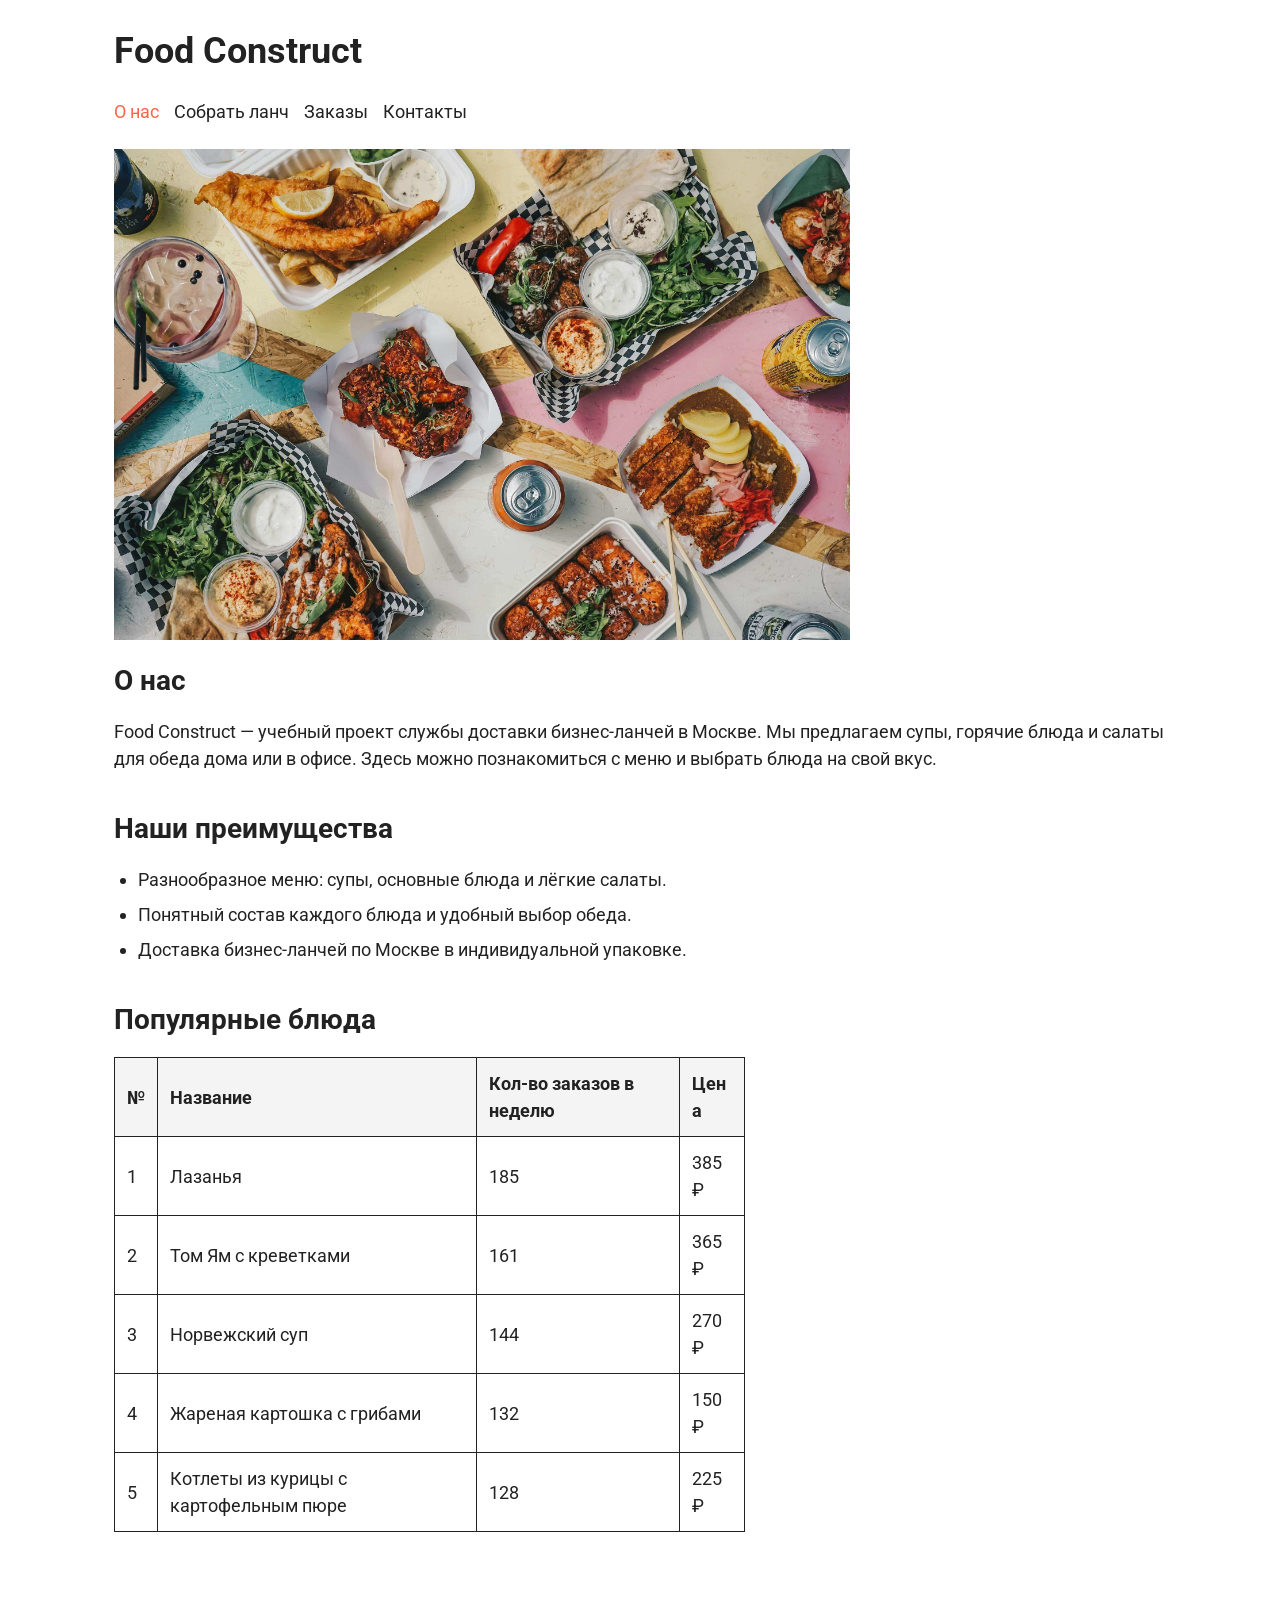
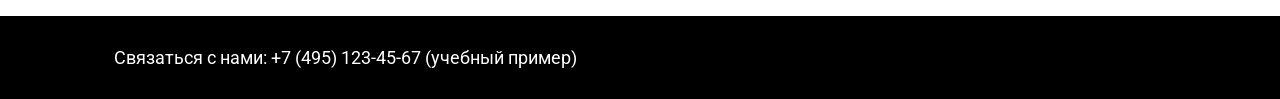
==== index.html @ 09ba9944 "Добавить лабораторную 3: форма заказа и отправка POST" ====
<!DOCTYPE html>
<html lang="ru">
<head>
    <meta charset="UTF-8">
    <meta name="viewport" content="width=device-width, initial-scale=1.0">
    <title>Food Construct — доставка бизнес-ланчей</title>
    <link rel="preconnect" href="https://fonts.googleapis.com">
    <link rel="preconnect" href="https://fonts.gstatic.com" crossorigin>
    <link href="https://fonts.googleapis.com/css2?family=Roboto:wght@400;500;700&display=swap" rel="stylesheet">
    <link rel="stylesheet" href="css/style.css">
</head>
<body>
    <header class="page-header">
        <h1>Food Construct</h1>
        <nav class="navigation" aria-label="Основная навигация">
            <a class="active" href="1.html" aria-current="page">О нас</a>
            <a href="3.html">Собрать ланч</a>
            <a href="3.html#order">Заказы</a>
            <a href="#contacts">Контакты</a>
        </nav>
    </header>

    <main class="page-main">
        <section>
            <img class="about-image" src="images/lunch.jpg" alt="Бизнес-ланч с горячим блюдом и овощами">
            <h2>О нас</h2>
            <p>Food Construct — учебный проект службы доставки бизнес-ланчей в Москве. Мы предлагаем супы, горячие блюда и салаты для обеда дома или в офисе. Здесь можно познакомиться с меню и выбрать блюда на свой вкус.</p>
        </section>

        <section>
            <h2>Наши преимущества</h2>
            <ul>
                <li>Разнообразное меню: супы, основные блюда и лёгкие салаты.</li>
                <li>Понятный состав каждого блюда и удобный выбор обеда.</li>
                <li>Доставка бизнес-ланчей по Москве в индивидуальной упаковке.</li>
            </ul>
        </section>

        <section>
            <h2>Популярные блюда</h2>
            <div class="table-wrapper">
                <table class="popular-table">
                    <thead>
                        <tr>
                            <th scope="col">№</th>
                            <th scope="col">Название</th>
                            <th scope="col">Кол-во заказов в неделю</th>
                            <th scope="col">Цена</th>
                        </tr>
                    </thead>
                    <tbody>
                        <tr><td>1</td><td>Лазанья</td><td>185</td><td>385 ₽</td></tr>
                        <tr><td>2</td><td>Том Ям с креветками</td><td>161</td><td>365 ₽</td></tr>
                        <tr><td>3</td><td>Норвежский суп</td><td>144</td><td>270 ₽</td></tr>
                        <tr><td>4</td><td>Жареная картошка с грибами</td><td>132</td><td>150 ₽</td></tr>
                        <tr><td>5</td><td>Котлеты из курицы с картофельным пюре</td><td>128</td><td>225 ₽</td></tr>
                    </tbody>
                </table>
            </div>
        </section>
    </main>

    <footer class="page-footer" id="contacts">
        <p>Связаться с нами: <a href="tel:+74951234567">+7 (495) 123-45-67</a> (учебный пример)</p>
    </footer>
</body>
</html>
---- css/style.css ----
* {
    box-sizing: border-box;
}

body {
    min-height: 100vh;
    display: flex;
    flex-direction: column;
    margin: 0;
    font-family: "Roboto", Arial, sans-serif;
    font-size: 18px;
    font-weight: 400;
    line-height: 1.5;
    color: #222;
    background-color: white;
}

.page-header, .page-main {
    width: 100%;
    max-width: 1100px;
    margin: 0 auto;
    padding: 24px;
}

.page-main {
    flex: 1;
    padding-top: 0;
}

h1 {
    margin: 0 0 20px;
    font-size: 36px;
    font-weight: 700;
}

.navigation {
    display: flex;
    gap: 15px;
    flex-wrap: wrap;
}

a {
    font-family: "Roboto", Arial, sans-serif;
    font-size: 18px;
    color: #222;
    text-decoration: none;
}

a:hover, .navigation .active {
    color: tomato;
}

section {
    margin-bottom: 36px;
}

h2 {
    margin: 0 0 16px;
    font-size: 28px;
    font-weight: 700;
}

.about-image {
    display: block;
    width: 70%;
    max-width: 100%;
    height: auto;
    margin-bottom: 20px;
}

p {
    margin: 0 0 16px;
}

ul {
    margin: 0;
    padding-left: 24px;
}

li {
    margin-bottom: 8px;
}

.popular-table {
    width: 60%;
    border-collapse: collapse;
    text-align: left;
}

.popular-table th, .popular-table td {
    border: 1px solid #222;
    padding: 12px;
    overflow-wrap: anywhere;
}

.popular-table th {
    font-weight: 700;
    background-color: #f4f4f4;
}

.page-footer {
    margin-top: 24px;
    padding: 28px 24px;
    background-color: black;
    color: white;
}

.page-footer p {
    max-width: 1052px;
    margin: 0 auto;
}

.page-footer a {
    color: white;
}

.page-footer a:hover {
    color: tomato;
}

@media (max-width: 800px) {
    .navigation {
        justify-content: space-between;
    }

    .about-image {
        width: 500px;
    }

    .popular-table {
        width: 100%;
    }
}

@media (max-width: 600px) {
    h1 {
        text-align: center;
    }

    .navigation {
        flex-direction: column;
        align-items: center;
    }

    .navigation a {
        font-size: 22px;
    }

    .about-image {
        width: 100%;
    }

    .popular-table {
        font-size: 16px;
    }

    .popular-table th, .popular-table td {
        padding: 6px;
    }
}

@media (max-width: 400px) {
    .popular-table {
        font-size: 14px;
    }
}
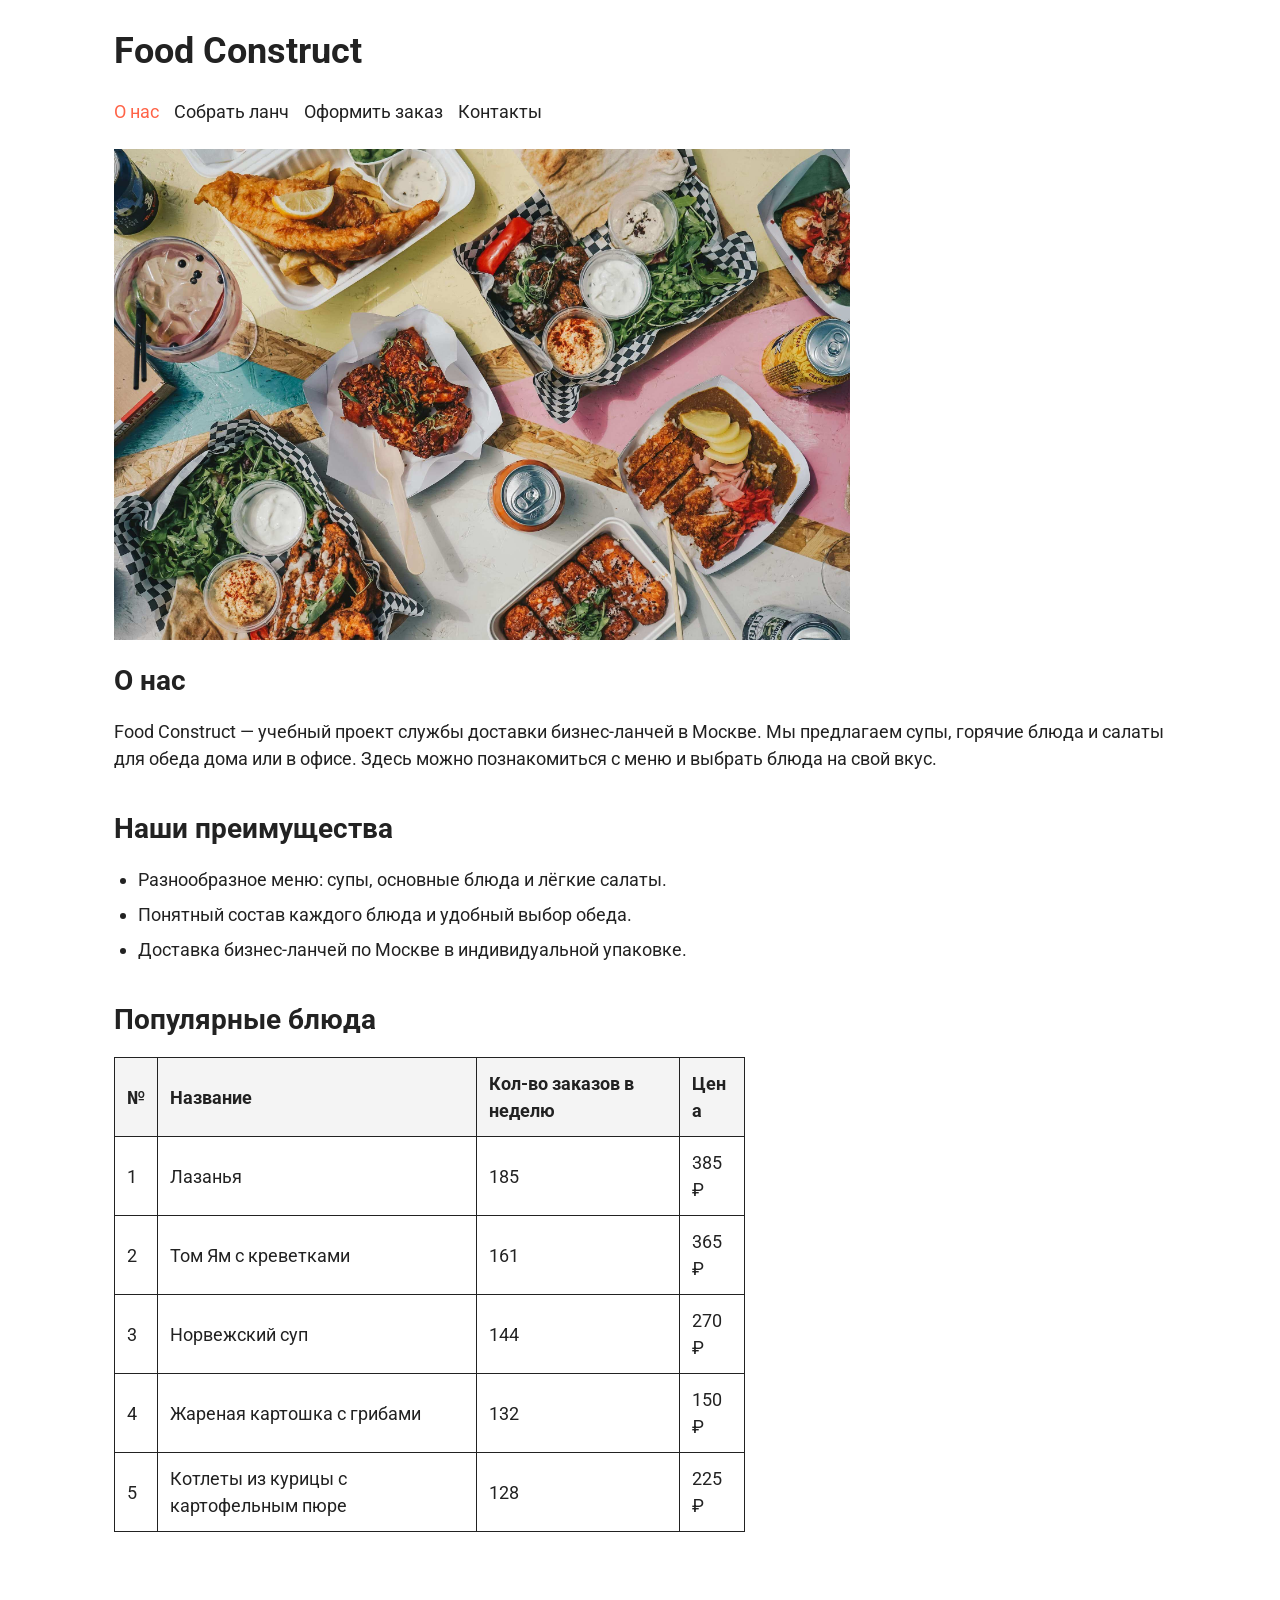
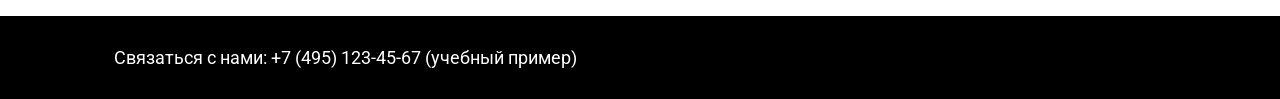
==== commit f6e9b978: "Добавить лабораторную 8: сохранение выбора и отдельное оформление заказа" ====
--- a/index.html
+++ b/index.html
@@ -14,8 +14,8 @@
         <h1>Food Construct</h1>
         <nav class="navigation" aria-label="Основная навигация">
             <a class="active" href="1.html" aria-current="page">О нас</a>
-            <a href="3.html">Собрать ланч</a>
-            <a href="3.html#order">Заказы</a>
+            <a href="8.html">Собрать ланч</a>
+            <a href="orders8.html">Оформить заказ</a>
             <a href="#contacts">Контакты</a>
         </nav>
     </header>
@@ -61,9 +61,11 @@
     </main>
 
     <footer class="page-footer" id="contacts">
-        <p>Связаться с нами: <a href="tel:+74951234567">+7 (495) 123-45-67</a> (учебный пример)</p>
+        <p>Связаться с нами: <a href="tel:+74951234567">+7&nbsp;(495)&nbsp;123&#8209;45&#8209;67</a> (учебный пример)</p>
     </footer>
 </body>
 </html>
 
 
+
+
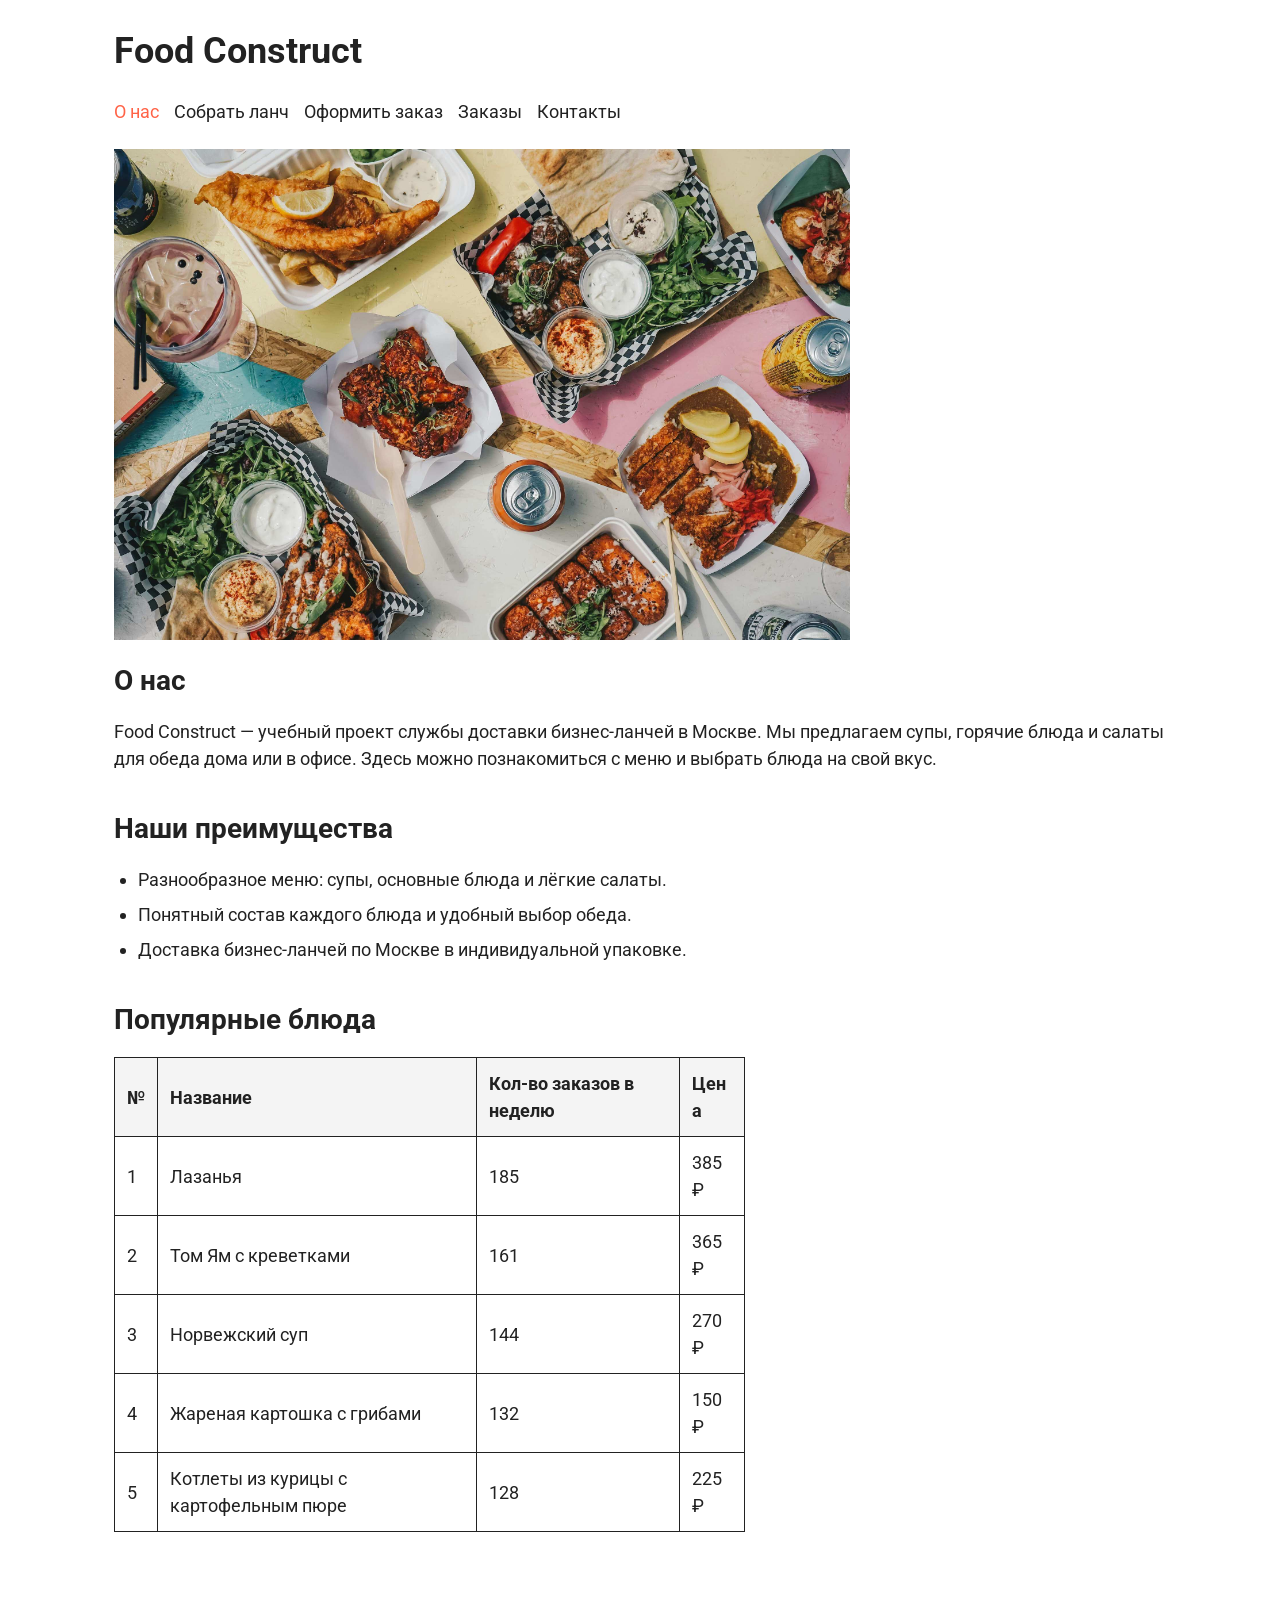
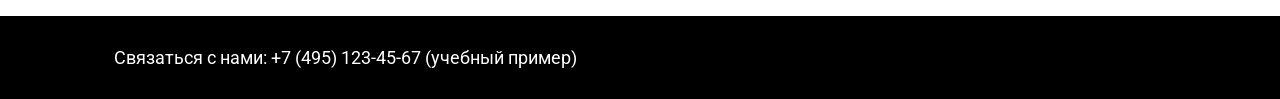
==== commit 8e9a2bca: "Добавить лабораторную 9: история, редактирование и удаление заказов" ====
--- a/index.html
+++ b/index.html
@@ -14,8 +14,9 @@
         <h1>Food Construct</h1>
         <nav class="navigation" aria-label="Основная навигация">
             <a class="active" href="1.html" aria-current="page">О нас</a>
-            <a href="8.html">Собрать ланч</a>
-            <a href="orders8.html">Оформить заказ</a>
+            <a href="lunch9.html">Собрать ланч</a>
+            <a href="orders9.html">Оформить заказ</a>
+            <a href="9.html">Заказы</a>
             <a href="#contacts">Контакты</a>
         </nav>
     </header>
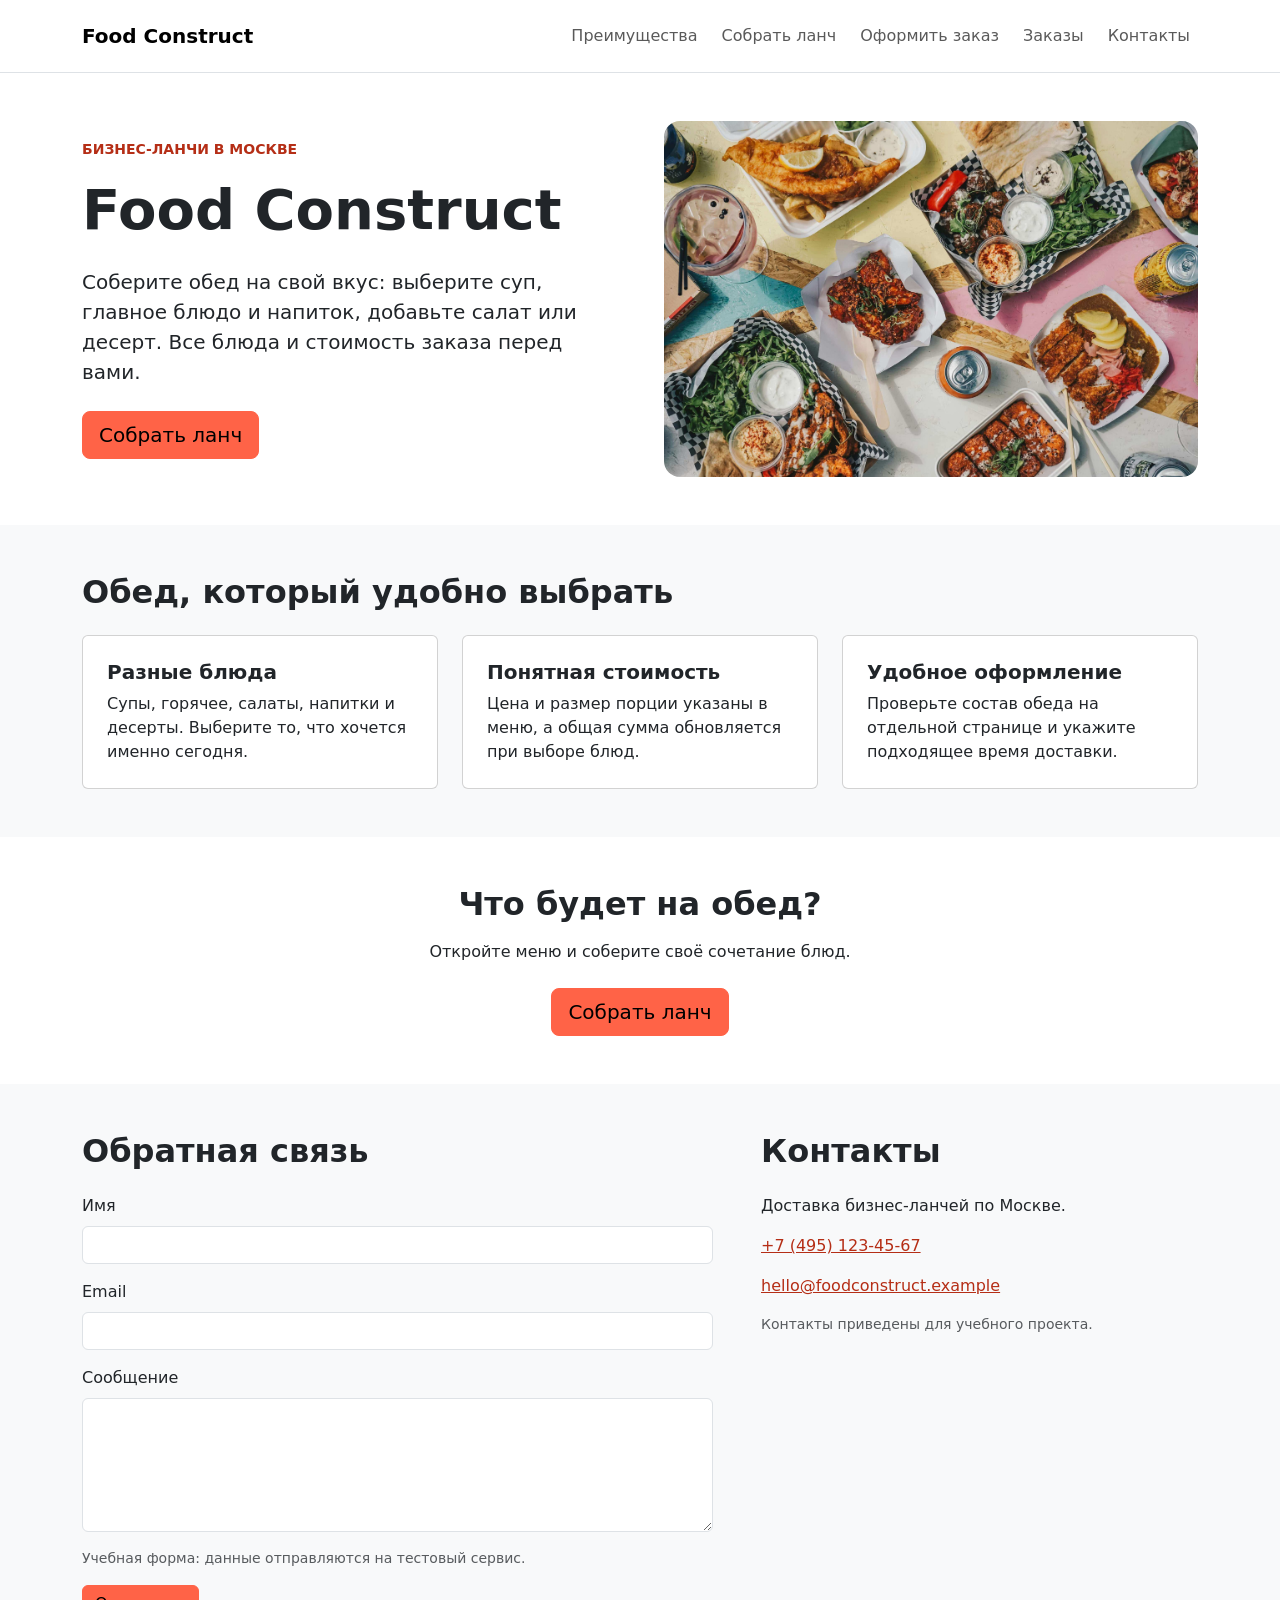
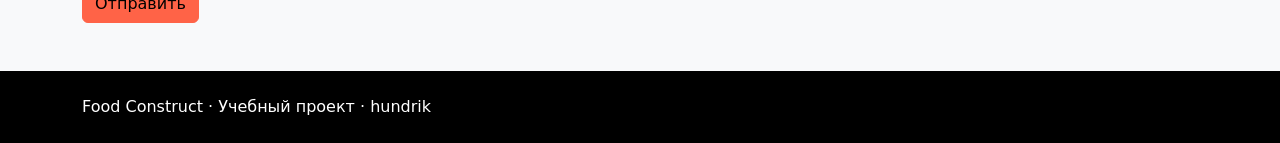
==== commit 13bf9954: "Обновить все файлы проекта и добавить лабораторную 10 — 22.11.2026" ====
--- a/index.html
+++ b/index.html
@@ -3,70 +3,129 @@
 <head>
     <meta charset="UTF-8">
     <meta name="viewport" content="width=device-width, initial-scale=1.0">
-    <title>Food Construct — доставка бизнес-ланчей</title>
-    <link rel="preconnect" href="https://fonts.googleapis.com">
-    <link rel="preconnect" href="https://fonts.gstatic.com" crossorigin>
-    <link href="https://fonts.googleapis.com/css2?family=Roboto:wght@400;500;700&display=swap" rel="stylesheet">
-    <link rel="stylesheet" href="css/style.css">
+    <meta name="author" content="hundrik">
+    <meta name="description" content="Food Construct: соберите свой бизнес-ланч из супа, горячего блюда, салата и напитка.">
+    <title>Food Construct — обед на ваш вкус</title>
+    <link rel="stylesheet" href="vendor/bootstrap.min.css">
+    <link rel="stylesheet" href="css/landing10.css">
+    <script src="vendor/bootstrap.bundle.min.js" defer></script>
 </head>
 <body>
-    <header class="page-header">
-        <h1>Food Construct</h1>
-        <nav class="navigation" aria-label="Основная навигация">
-            <a class="active" href="1.html" aria-current="page">О нас</a>
-            <a href="lunch9.html">Собрать ланч</a>
-            <a href="orders9.html">Оформить заказ</a>
-            <a href="9.html">Заказы</a>
-            <a href="#contacts">Контакты</a>
+    <header>
+        <nav class="navbar navbar-expand-lg bg-white border-bottom" aria-label="Основная навигация">
+            <div class="container py-2">
+                <a class="navbar-brand fw-bold" href="10.html">Food Construct</a>
+                <button class="navbar-toggler" type="button" data-bs-toggle="collapse" data-bs-target="#main-navigation" aria-controls="main-navigation" aria-expanded="false" aria-label="Открыть меню">
+                    <span class="navbar-toggler-icon"></span>
+                </button>
+                <div class="collapse navbar-collapse" id="main-navigation">
+                    <ul class="navbar-nav ms-auto gap-lg-2">
+                        <li class="nav-item"><a class="nav-link" href="#advantages">Преимущества</a></li>
+                        <li class="nav-item"><a class="nav-link" href="lunch9.html">Собрать ланч</a></li>
+                        <li class="nav-item"><a class="nav-link" href="orders9.html">Оформить заказ</a></li>
+                        <li class="nav-item"><a class="nav-link" href="9.html">Заказы</a></li>
+                        <li class="nav-item"><a class="nav-link" href="#contacts">Контакты</a></li>
+                    </ul>
+                </div>
+            </div>
         </nav>
     </header>
 
-    <main class="page-main">
-        <section>
-            <img class="about-image" src="images/lunch.jpg" alt="Бизнес-ланч с горячим блюдом и овощами">
-            <h2>О нас</h2>
-            <p>Food Construct — учебный проект службы доставки бизнес-ланчей в Москве. Мы предлагаем супы, горячие блюда и салаты для обеда дома или в офисе. Здесь можно познакомиться с меню и выбрать блюда на свой вкус.</p>
+    <main>
+        <section class="py-5">
+            <div class="container">
+                <div class="row align-items-center g-4 g-lg-5">
+                    <div class="col-lg-6">
+                        <p class="text-uppercase small fw-bold brand-text">Бизнес-ланчи в Москве</p>
+                        <h1 class="display-4 fw-bold mb-4">Food Construct</h1>
+                        <p class="lead mb-4">Соберите обед на свой вкус: выберите суп, главное блюдо и напиток, добавьте салат или десерт. Все блюда и стоимость заказа перед вами.</p>
+                        <a class="btn btn-primary btn-lg" href="lunch9.html">Собрать ланч</a>
+                    </div>
+                    <div class="col-lg-6">
+                        <img class="img-fluid rounded-4" src="images/lunch.jpg" alt="Блюда для сытного бизнес-ланча">
+                    </div>
+                </div>
+            </div>
         </section>
 
-        <section>
-            <h2>Наши преимущества</h2>
-            <ul>
-                <li>Разнообразное меню: супы, основные блюда и лёгкие салаты.</li>
-                <li>Понятный состав каждого блюда и удобный выбор обеда.</li>
-                <li>Доставка бизнес-ланчей по Москве в индивидуальной упаковке.</li>
-            </ul>
+        <section class="py-5 bg-light" id="advantages">
+            <div class="container">
+                <h2 class="fw-bold mb-4">Обед, который удобно выбрать</h2>
+                <div class="row g-4">
+                    <div class="col-md-4">
+                        <div class="card h-100">
+                            <div class="card-body p-4">
+                                <h3 class="h5 fw-bold">Разные блюда</h3>
+                                <p class="card-text">Супы, горячее, салаты, напитки и десерты. Выберите то, что хочется именно сегодня.</p>
+                            </div>
+                        </div>
+                    </div>
+                    <div class="col-md-4">
+                        <div class="card h-100">
+                            <div class="card-body p-4">
+                                <h3 class="h5 fw-bold">Понятная стоимость</h3>
+                                <p class="card-text">Цена и размер порции указаны в меню, а общая сумма обновляется при выборе блюд.</p>
+                            </div>
+                        </div>
+                    </div>
+                    <div class="col-md-4">
+                        <div class="card h-100">
+                            <div class="card-body p-4">
+                                <h3 class="h5 fw-bold">Удобное оформление</h3>
+                                <p class="card-text">Проверьте состав обеда на отдельной странице и укажите подходящее время доставки.</p>
+                            </div>
+                        </div>
+                    </div>
+                </div>
+            </div>
         </section>
 
-        <section>
-            <h2>Популярные блюда</h2>
-            <div class="table-wrapper">
-                <table class="popular-table">
-                    <thead>
-                        <tr>
-                            <th scope="col">№</th>
-                            <th scope="col">Название</th>
-                            <th scope="col">Кол-во заказов в неделю</th>
-                            <th scope="col">Цена</th>
-                        </tr>
-                    </thead>
-                    <tbody>
-                        <tr><td>1</td><td>Лазанья</td><td>185</td><td>385 ₽</td></tr>
-                        <tr><td>2</td><td>Том Ям с креветками</td><td>161</td><td>365 ₽</td></tr>
-                        <tr><td>3</td><td>Норвежский суп</td><td>144</td><td>270 ₽</td></tr>
-                        <tr><td>4</td><td>Жареная картошка с грибами</td><td>132</td><td>150 ₽</td></tr>
-                        <tr><td>5</td><td>Котлеты из курицы с картофельным пюре</td><td>128</td><td>225 ₽</td></tr>
-                    </tbody>
-                </table>
+        <section class="py-5">
+            <div class="container text-center">
+                <h2 class="fw-bold mb-3">Что будет на обед?</h2>
+                <p class="mb-4">Откройте меню и соберите своё сочетание блюд.</p>
+                <a class="btn btn-primary btn-lg" href="lunch9.html">Собрать ланч</a>
+            </div>
+        </section>
+
+        <section class="py-5 bg-light" id="contacts">
+            <div class="container">
+                <div class="row g-4 g-lg-5">
+                    <div class="col-lg-7">
+                        <h2 class="fw-bold mb-4">Обратная связь</h2>
+                        <form method="post" action="https://httpbin.org/post">
+                            <div class="mb-3">
+                                <label class="form-label" for="feedback-name">Имя</label>
+                                <input class="form-control" type="text" id="feedback-name" name="name" autocomplete="name" required>
+                            </div>
+                            <div class="mb-3">
+                                <label class="form-label" for="feedback-email">Email</label>
+                                <input class="form-control" type="email" id="feedback-email" name="email" autocomplete="email" required>
+                            </div>
+                            <div class="mb-3">
+                                <label class="form-label" for="feedback-message">Сообщение</label>
+                                <textarea class="form-control" id="feedback-message" name="message" rows="5" required></textarea>
+                            </div>
+                            <p class="small text-body-secondary">Учебная форма: данные отправляются на тестовый сервис.</p>
+                            <button class="btn btn-primary" type="submit">Отправить</button>
+                        </form>
+                    </div>
+                    <div class="col-lg-5">
+                        <h2 class="fw-bold mb-4">Контакты</h2>
+                        <p>Доставка бизнес-ланчей по Москве.</p>
+                        <p><a href="tel:+74951234567">+7&nbsp;(495)&nbsp;123&#8209;45&#8209;67</a></p>
+                        <p><a href="mailto:hello@foodconstruct.example">hello@foodconstruct.example</a></p>
+                        <p class="small text-body-secondary">Контакты приведены для учебного проекта.</p>
+                    </div>
+                </div>
             </div>
         </section>
     </main>
 
-    <footer class="page-footer" id="contacts">
-        <p>Связаться с нами: <a href="tel:+74951234567">+7&nbsp;(495)&nbsp;123&#8209;45&#8209;67</a> (учебный пример)</p>
+    <footer class="bg-black text-white py-4">
+        <div class="container">
+            <p class="mb-0">Food Construct · Учебный проект · hundrik</p>
+        </div>
     </footer>
 </body>
 </html>
-
-
-
-
--- a/css/landing10.css
+++ b/css/landing10.css
@@ -0,0 +1,19 @@
+.brand-text, a {
+    color: #b52e16;
+}
+
+.btn-primary {
+    --bs-btn-color: #000;
+    --bs-btn-bg: tomato;
+    --bs-btn-border-color: tomato;
+    --bs-btn-hover-color: #000;
+    --bs-btn-hover-bg: #ff8069;
+    --bs-btn-hover-border-color: #ff8069;
+    --bs-btn-active-color: #000;
+    --bs-btn-active-bg: #ff8069;
+    --bs-btn-active-border-color: #ff8069;
+}
+
+.nav-link:hover, a:hover {
+    color: #912411;
+}
